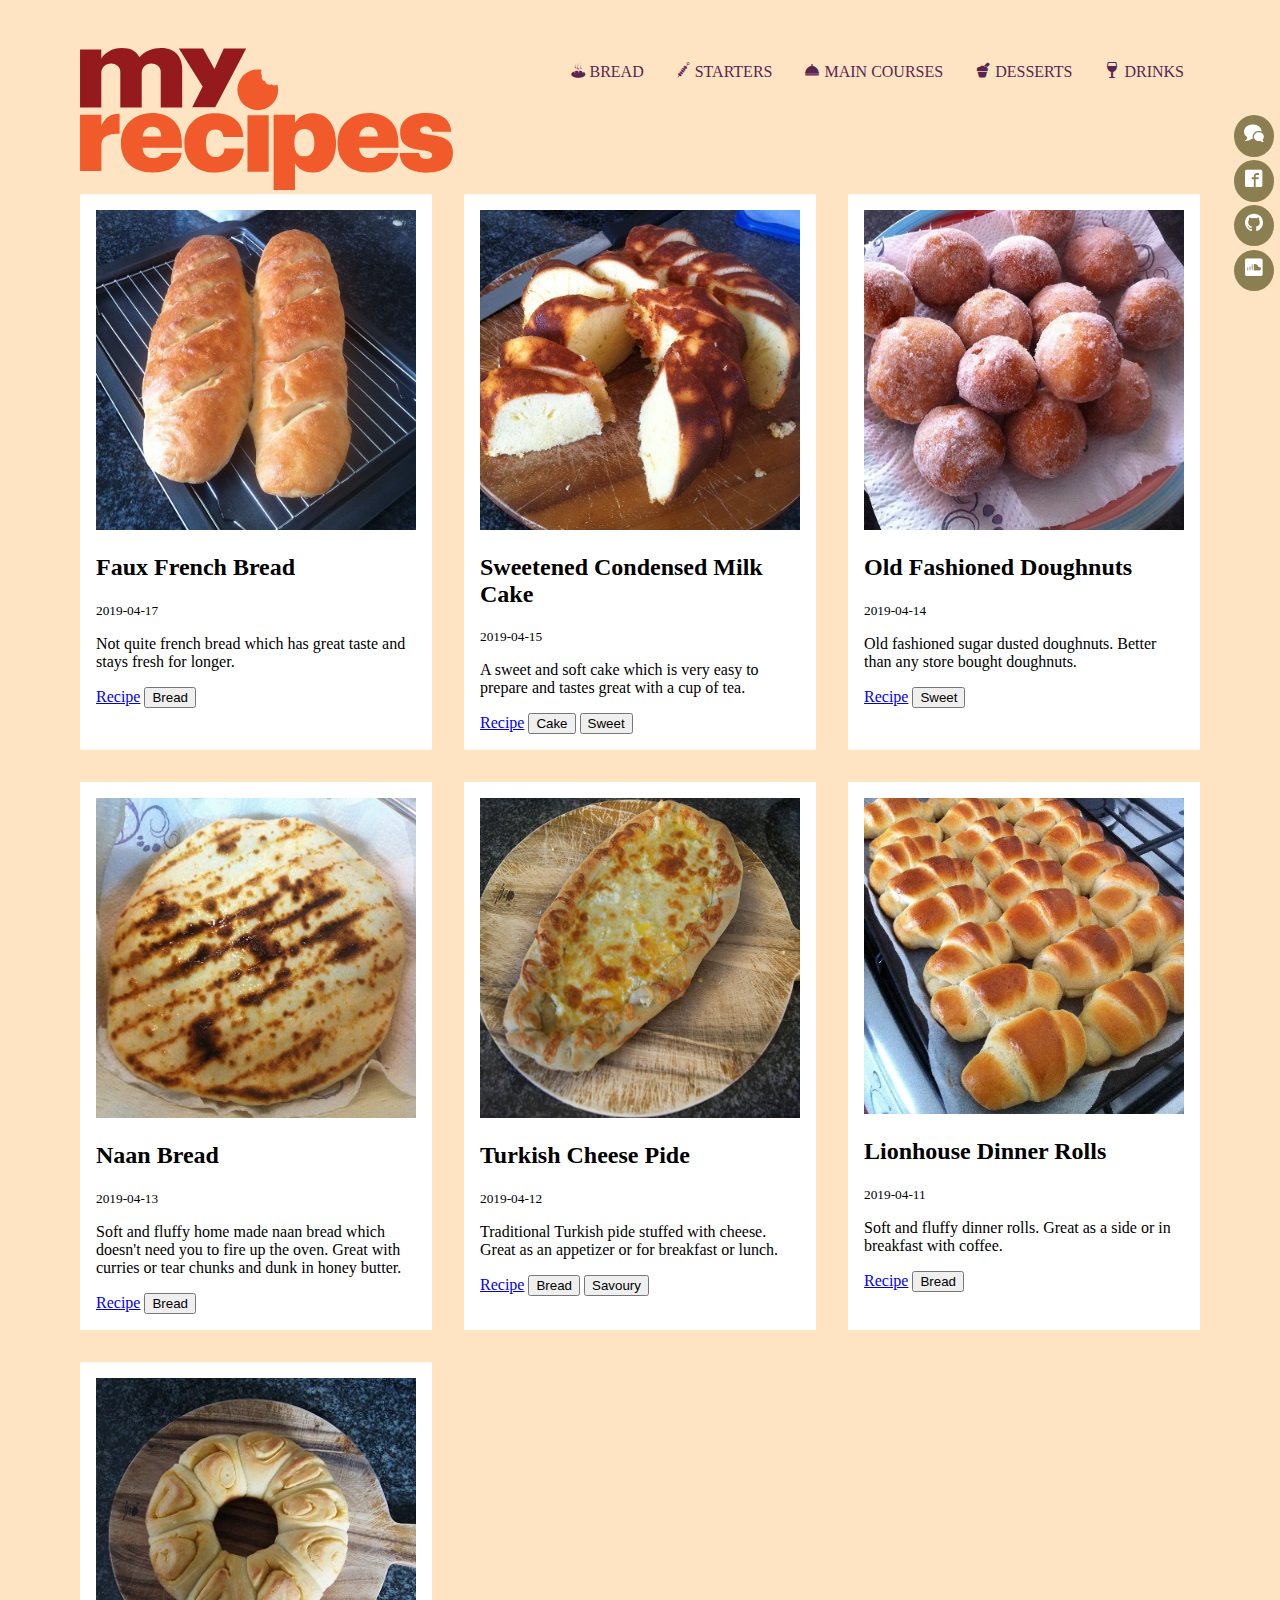
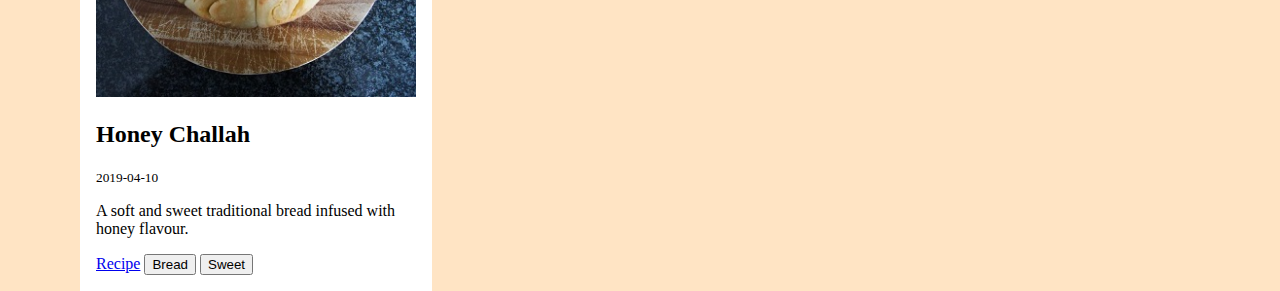
==== bread.html @ 69219318 "Uppsetning vefs" ====
<!DOCTYPE html>
<html lang="is">
<head>
    <meta charset="UTF-8">
    <meta name="viewport" content="width=device-width, initial-scale=1.0">
    <meta http-equiv="X-UA-Compatible" content="ie=edge">
    <!--link rel="stylesheet" href="https://cdn.jsdelivr.net/npm/picnic@6.5.0/picnic.min.css"-->
    <link href="https://fonts.googleapis.com/css?family=EB+Garamond:400,400i,600,600i&display=swap" rel="stylesheet">
    <link rel="stylesheet" href="css/styles.min.css">
    <title>My Recipes</title>
</head>
<body class="container">
    <header class="headcol-2">
        <div>
            <a href="index.html">
                <img src="img/my-recipes.svg">
            </a>
        </div>
        <nav class="topnav">
            <ul class="topmenu">
                <li><a href="bread.html" class="virkur"><span class="icon-bread"></span> Bread</a></li>
                <li><a href="#"><span class="icon-starters"></span> Starters</a></li>
                <li><a href="#"><span class="icon-maincourses"></span> Main Courses</a></li>
                <li><a href="#"> <span class="icon-desserts"></span> Desserts</a></li>
                <li><a href="#"><span class="icon-glass"></span> Drinks</a></li>
            </ul>
        </nav>
    </header>
    
<main class="col-3">

    <div class="stretch">
        <article class="card">
            <header>
                <img src="img/bread.jpg">
            </header>
            <main>
                <h2>Faux French Bread</h2>
                <small>2019-04-17</small>
                <p>Not quite french bread which has great taste and stays fresh for longer.</p>
                <a class="mybutt" href="posts/french-bread.html">Recipe</a>
                
                
                    <button class="mytag">Bread</button>
                
            </main>
        </article>
    </div>

    <div class="stretch">
        <article class="card">
            <header>
                <img src="img/cond-milk-cake.jpg">
            </header>
            <main>
                <h2>Sweetened Condensed Milk Cake</h2>
                <small>2019-04-15</small>
                <p>A sweet and soft cake which is very easy to prepare and tastes great with a cup of tea.</p>
                <a class="mybutt" href="posts/condensed-milk-cake.html">Recipe</a>
                
                
                    <button class="mytag">Cake</button>
                
                    <button class="mytag"> Sweet</button>
                
            </main>
        </article>
    </div>

    <div class="stretch">
        <article class="card">
            <header>
                <img src="img/doughnuts.jpg">
            </header>
            <main>
                <h2>Old Fashioned Doughnuts</h2>
                <small>2019-04-14</small>
                <p>Old fashioned sugar dusted doughnuts. Better than any store bought doughnuts.</p>
                <a class="mybutt" href="posts/doughnuts.html">Recipe</a>
                
                
                    <button class="mytag">Sweet</button>
                
            </main>
        </article>
    </div>

    <div class="stretch">
        <article class="card">
            <header>
                <img src="img/naan.jpg">
            </header>
            <main>
                <h2>Naan Bread</h2>
                <small>2019-04-13</small>
                <p>Soft and fluffy home made naan bread which doesn't need you to fire up the oven. Great with curries or tear chunks and dunk in honey butter.</p>
                <a class="mybutt" href="posts/naan.html">Recipe</a>
                
                
                    <button class="mytag">Bread</button>
                
            </main>
        </article>
    </div>

    <div class="stretch">
        <article class="card">
            <header>
                <img src="img/pide.jpg">
            </header>
            <main>
                <h2>Turkish Cheese Pide</h2>
                <small>2019-04-12</small>
                <p>Traditional Turkish pide stuffed with cheese. Great as an appetizer or for breakfast or lunch.</p>
                <a class="mybutt" href="posts/turkish-pide.html">Recipe</a>
                
                
                    <button class="mytag">Bread</button>
                
                    <button class="mytag"> Savoury</button>
                
            </main>
        </article>
    </div>

    <div class="stretch">
        <article class="card">
            <header>
                <img src="img/rolls.jpg">
            </header>
            <main>
                <h2>Lionhouse Dinner Rolls</h2>
                <small>2019-04-11</small>
                <p>Soft and fluffy dinner rolls. Great as a side or in breakfast with coffee.</p>
                <a class="mybutt" href="posts/lionhouse-rolls.html">Recipe</a>
                
                
                    <button class="mytag">Bread</button>
                
            </main>
        </article>
    </div>

    <div class="stretch">
        <article class="card">
            <header>
                <img src="img/challah.jpg">
            </header>
            <main>
                <h2>Honey Challah</h2>
                <small>2019-04-10</small>
                <p>A soft and sweet traditional bread infused with honey flavour.</p>
                <a class="mybutt" href="posts/honey-challah.html">Recipe</a>
                
                
                    <button class="mytag">Bread</button>
                
                    <button class="mytag"> Sweet</button>
                
            </main>
        </article>
    </div>

</main>

    <!-- Social Media Buttons -->
<!--input type="checkbox" id="buttToggle" class="buttInput">
<label for="buttToggle" class="buttLabel"> <span class="icon-bubbles4"> </span></label-->
<div class="sMedia">
    <div class="bubbles">
        <a href="https://github.com/EliasHrafn/" title="EH">
            <span class="icon-bubbles"> </span>
        </a>
    </div>
    <div class="facebook">
        <a href="https://facebook.com" title="Facebook">
            <span class="icon-facebook2"> </span>
        </a> 
    </div>
    <div class="github"> 
        <a href="https://github.com/vefhonnun" title="Github">
            <span class="icon-github"> </span>
        </a>
    </div>
    <div class="soundcloud"> 
        <a href="https://soundcloud.com/" title="Soundcloud">
            <span class="icon-soundcloud2"> </span>
        </a>
    </div>
</div>
</body>
</html>
---- css/styles.min.css ----
body{background-color:bisque}.mybutton{background:#f77;font-size:.75em}.card{background-color:#fff;border-radius:-5px 10px 10 px;padding:1em}img{max-width:100%;height:auto}.stretch{display:-ms-grid;display:grid;-webkit-box-align:stretch;-ms-flex-align:stretch;align-items:stretch}.topmenu a{display:block;padding:.9em 1em;color:#592550;text-decoration:none;text-transform:uppercase;text-align:left}.topmenu{display:-webkit-box;display:-ms-flexbox;display:flex;-webkit-box-orient:vertical;-webkit-box-direction:normal;-ms-flex-flow:column;flex-flow:column;-webkit-box-pack:end;-ms-flex-pack:end;justify-content:flex-end;list-style-type:none;margin:0 0 .5em 0;padding:0}@media screen and (min-width:37.5em){.topmenu{display:-webkit-box;display:-ms-flexbox;display:flex;-webkit-box-orient:horizontal;-webkit-box-direction:normal;-ms-flex-flow:row;flex-flow:row;-webkit-box-pack:end;-ms-flex-pack:end;justify-content:flex-end}}.container{max-width:70em;margin:auto;margin-top:3em}.col-2{display:-ms-grid;display:grid;-ms-grid-columns:1fr;grid-template-columns:1fr}.col-3{display:-ms-grid;display:grid;-ms-grid-columns:1fr;grid-template-columns:1fr}.headcol-2{display:-ms-grid;display:grid;-ms-grid-columns:1fr 2fr;grid-template-columns:1fr 2fr}.col-3-1{display:-ms-grid;display:grid;-ms-grid-columns:3fr 1fr;grid-template-columns:3fr 1fr}.col-4{display:-ms-grid;display:grid;-ms-grid-columns:1fr 1fr 1fr 1fr;grid-template-columns:1fr 1fr 1fr 1fr}@media screen and (min-width:37.5em){.col-2{display:-ms-grid;display:grid;-ms-grid-columns:1fr;grid-template-columns:1fr;grid-gap:2em}.col-3{display:-ms-grid;display:grid;-ms-grid-columns:1fr 1fr;grid-template-columns:1fr 1fr;grid-gap:2em}}@media screen and (min-width:60em){.col-2{display:-ms-grid;display:grid;-ms-grid-columns:1fr 1fr;grid-template-columns:1fr 1fr;grid-gap:2em}.col-3{display:-ms-grid;display:grid;-ms-grid-columns:1fr 1fr 1fr;grid-template-columns:1fr 1fr 1fr;grid-gap:2em}}@font-face{font-family:icomoon;src:url(../fonts/icomoon.eot?4p439f);src:url(../fonts/icomoon.eot?4p439f#iefix) format("embedded-opentype"),url(../fonts/icomoon.ttf?4p439f) format("truetype"),url(../fonts/icomoon.woff?4p439f) format("woff"),url(../fonts/icomoon.svg?4p439f#icomoon) format("svg");font-weight:400;font-style:normal;font-display:block}[class*=" icon-"],[class^=icon-]{font-family:icomoon!important;font-style:normal;font-weight:400;font-variant:normal;text-transform:none;line-height:1;-webkit-font-smoothing:antialiased;-moz-osx-font-smoothing:grayscale}.icon-bread:before{content:"\e900"}.icon-desserts:before{content:"\e902"}.icon-maincourses:before{content:"\e903"}.icon-starters:before{content:"\e904"}.icon-home:before{content:"\e901"}.icon-pacman:before{content:"\e916"}.icon-bubbles:before{content:"\e96c"}.icon-glass:before{content:"\e9a0"}.icon-list2:before{content:"\e9bb"}.icon-star-empty:before{content:"\e9d7"}.icon-star-half:before{content:"\e9d8"}.icon-star-full:before{content:"\e9d9"}.icon-heart:before{content:"\e9da"}.icon-happy2:before{content:"\e9e0"}.icon-smile2:before{content:"\e9e2"}.icon-tongue2:before{content:"\e9e4"}.icon-wink2:before{content:"\e9e8"}.icon-checkmark:before{content:"\ea10"}.icon-facebook2:before{content:"\ea91"}.icon-github:before{content:"\eab0"}.icon-soundcloud2:before{content:"\eac4"}.sMedia{display:-webkit-box;display:-ms-flexbox;display:flex;-webkit-box-orient:horizontal;-webkit-box-direction:normal;-ms-flex-flow:row;flex-flow:row;position:relative;-ms-flex-pack:distribute;justify-content:space-around}.sMedia a{display:block;margin:0 .5em;padding:0;text-align:center;color:#fff;text-decoration:none;font-size:1.1em}.bubbles,.facebook,.github,.soundcloud{position:relative;height:2em;width:2.5em;padding:.8em 0 0 0;border-radius:50%;background-color:#8b7f51;-webkit-transition:width 1s ease;transition:width 1s ease}.bubbles:hover,.facebook:hover,.github:hover,.soundcloud:hover{background-color:#a79a69;-webkit-transition:width 1s ease;transition:width 1s ease}@media screen and (min-width:60em){.sMedia{display:block;position:fixed;top:7em;right:.4em;height:10em;width:2.5em}.sMedia div{width:2.5em;margin:.2em 0;padding:.6em 0 0 0}.bubbles,.facebook2,.github,.soundcloud2{padding:.6em .6em 0 0}}
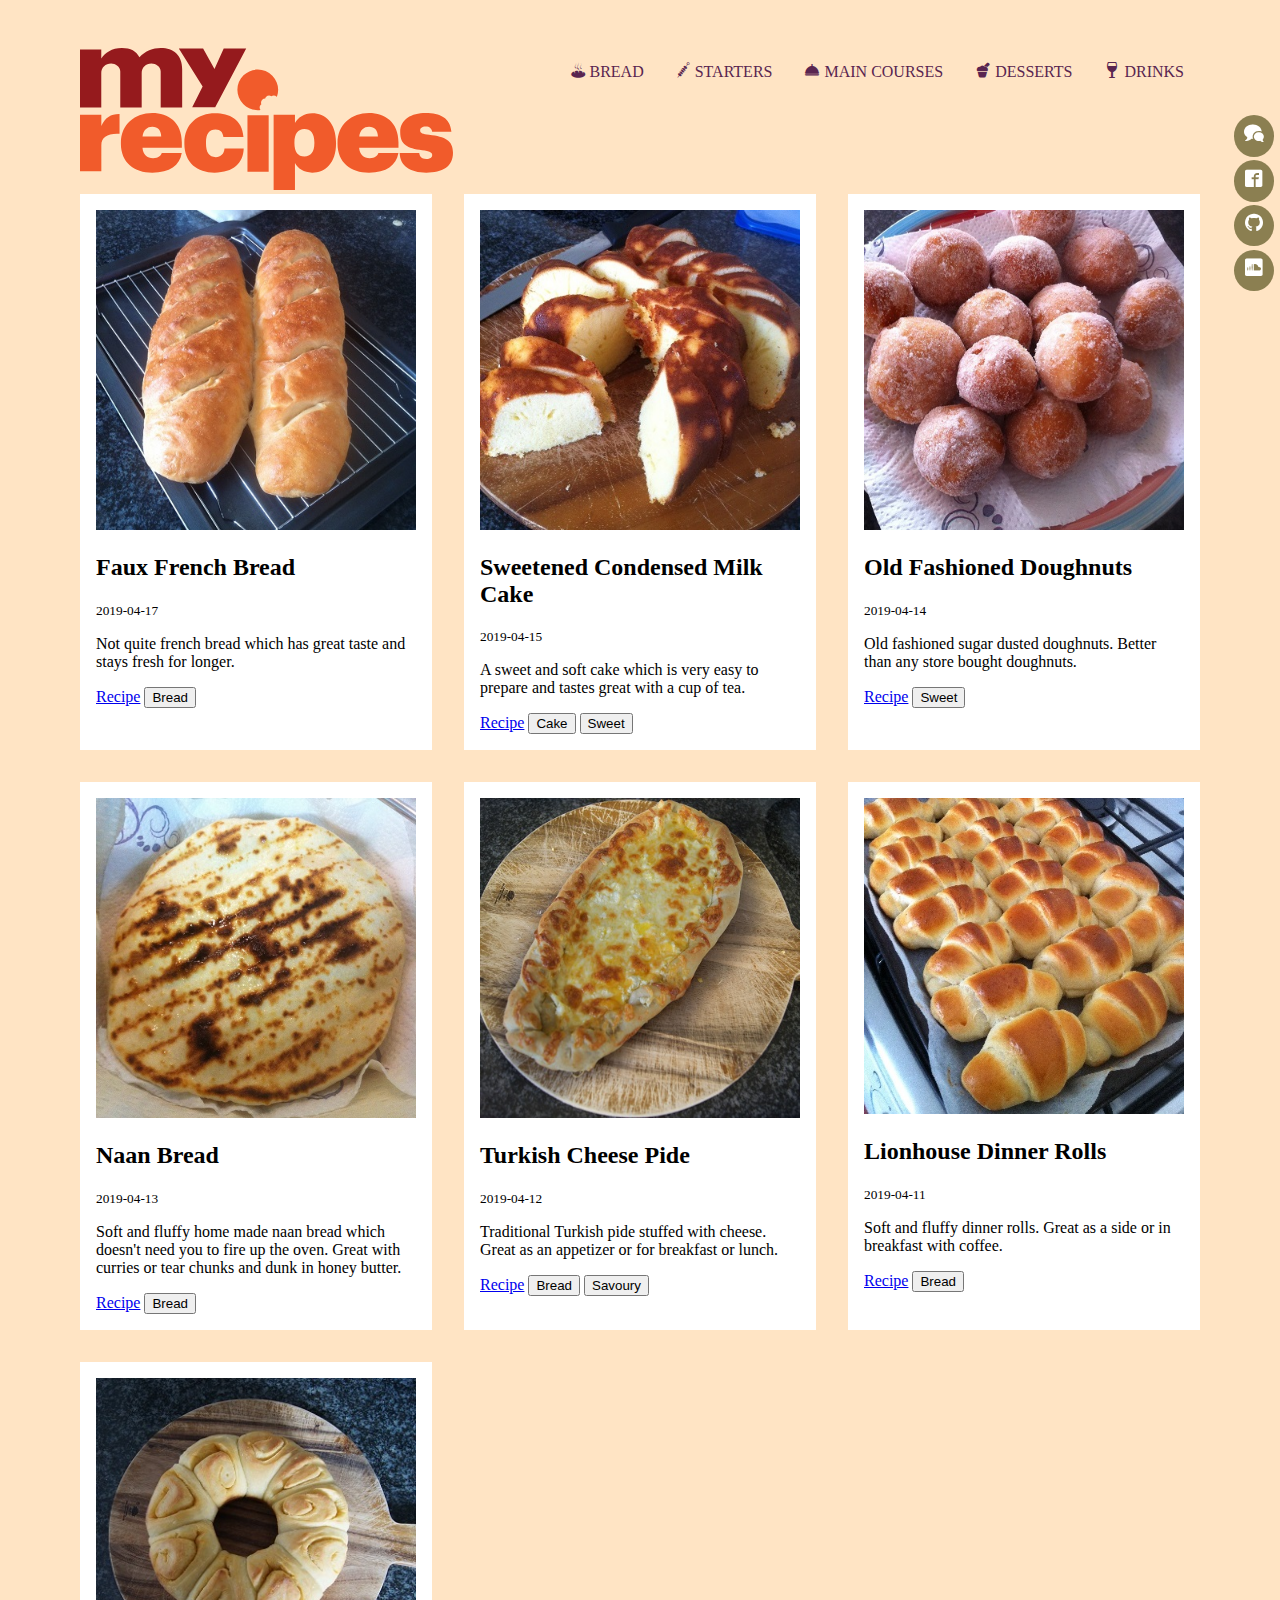
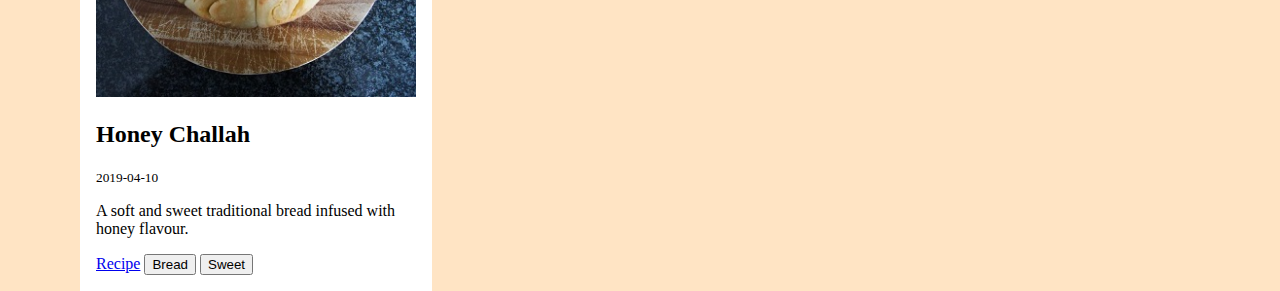
==== commit e77fb2f2: "ok" ====
--- a/bread.html
+++ b/bread.html
@@ -169,7 +169,7 @@
 <label for="buttToggle" class="buttLabel"> <span class="icon-bubbles4"> </span></label-->
 <div class="sMedia">
     <div class="bubbles">
-        <a href="https://github.com/EliasHrafn/" title="EH">
+        <a href="https://github.com/EliasHar/" title="EH">
             <span class="icon-bubbles"> </span>
         </a>
     </div>
--- a/css/styles.min.css
+++ b/css/styles.min.css
@@ -1 +1,2 @@
-body{background-color:bisque}.mybutton{background:#f77;font-size:.75em}.card{background-color:#fff;border-radius:-5px 10px 10 px;padding:1em}img{max-width:100%;height:auto}.stretch{display:-ms-grid;display:grid;-webkit-box-align:stretch;-ms-flex-align:stretch;align-items:stretch}.topmenu a{display:block;padding:.9em 1em;color:#592550;text-decoration:none;text-transform:uppercase;text-align:left}.topmenu{display:-webkit-box;display:-ms-flexbox;display:flex;-webkit-box-orient:vertical;-webkit-box-direction:normal;-ms-flex-flow:column;flex-flow:column;-webkit-box-pack:end;-ms-flex-pack:end;justify-content:flex-end;list-style-type:none;margin:0 0 .5em 0;padding:0}@media screen and (min-width:37.5em){.topmenu{display:-webkit-box;display:-ms-flexbox;display:flex;-webkit-box-orient:horizontal;-webkit-box-direction:normal;-ms-flex-flow:row;flex-flow:row;-webkit-box-pack:end;-ms-flex-pack:end;justify-content:flex-end}}.container{max-width:70em;margin:auto;margin-top:3em}.col-2{display:-ms-grid;display:grid;-ms-grid-columns:1fr;grid-template-columns:1fr}.col-3{display:-ms-grid;display:grid;-ms-grid-columns:1fr;grid-template-columns:1fr}.headcol-2{display:-ms-grid;display:grid;-ms-grid-columns:1fr 2fr;grid-template-columns:1fr 2fr}.col-3-1{display:-ms-grid;display:grid;-ms-grid-columns:3fr 1fr;grid-template-columns:3fr 1fr}.col-4{display:-ms-grid;display:grid;-ms-grid-columns:1fr 1fr 1fr 1fr;grid-template-columns:1fr 1fr 1fr 1fr}@media screen and (min-width:37.5em){.col-2{display:-ms-grid;display:grid;-ms-grid-columns:1fr;grid-template-columns:1fr;grid-gap:2em}.col-3{display:-ms-grid;display:grid;-ms-grid-columns:1fr 1fr;grid-template-columns:1fr 1fr;grid-gap:2em}}@media screen and (min-width:60em){.col-2{display:-ms-grid;display:grid;-ms-grid-columns:1fr 1fr;grid-template-columns:1fr 1fr;grid-gap:2em}.col-3{display:-ms-grid;display:grid;-ms-grid-columns:1fr 1fr 1fr;grid-template-columns:1fr 1fr 1fr;grid-gap:2em}}@font-face{font-family:icomoon;src:url(../fonts/icomoon.eot?4p439f);src:url(../fonts/icomoon.eot?4p439f#iefix) format("embedded-opentype"),url(../fonts/icomoon.ttf?4p439f) format("truetype"),url(../fonts/icomoon.woff?4p439f) format("woff"),url(../fonts/icomoon.svg?4p439f#icomoon) format("svg");font-weight:400;font-style:normal;font-display:block}[class*=" icon-"],[class^=icon-]{font-family:icomoon!important;font-style:normal;font-weight:400;font-variant:normal;text-transform:none;line-height:1;-webkit-font-smoothing:antialiased;-moz-osx-font-smoothing:grayscale}.icon-bread:before{content:"\e900"}.icon-desserts:before{content:"\e902"}.icon-maincourses:before{content:"\e903"}.icon-starters:before{content:"\e904"}.icon-home:before{content:"\e901"}.icon-pacman:before{content:"\e916"}.icon-bubbles:before{content:"\e96c"}.icon-glass:before{content:"\e9a0"}.icon-list2:before{content:"\e9bb"}.icon-star-empty:before{content:"\e9d7"}.icon-star-half:before{content:"\e9d8"}.icon-star-full:before{content:"\e9d9"}.icon-heart:before{content:"\e9da"}.icon-happy2:before{content:"\e9e0"}.icon-smile2:before{content:"\e9e2"}.icon-tongue2:before{content:"\e9e4"}.icon-wink2:before{content:"\e9e8"}.icon-checkmark:before{content:"\ea10"}.icon-facebook2:before{content:"\ea91"}.icon-github:before{content:"\eab0"}.icon-soundcloud2:before{content:"\eac4"}.sMedia{display:-webkit-box;display:-ms-flexbox;display:flex;-webkit-box-orient:horizontal;-webkit-box-direction:normal;-ms-flex-flow:row;flex-flow:row;position:relative;-ms-flex-pack:distribute;justify-content:space-around}.sMedia a{display:block;margin:0 .5em;padding:0;text-align:center;color:#fff;text-decoration:none;font-size:1.1em}.bubbles,.facebook,.github,.soundcloud{position:relative;height:2em;width:2.5em;padding:.8em 0 0 0;border-radius:50%;background-color:#8b7f51;-webkit-transition:width 1s ease;transition:width 1s ease}.bubbles:hover,.facebook:hover,.github:hover,.soundcloud:hover{background-color:#a79a69;-webkit-transition:width 1s ease;transition:width 1s ease}@media screen and (min-width:60em){.sMedia{display:block;position:fixed;top:7em;right:.4em;height:10em;width:2.5em}.sMedia div{width:2.5em;margin:.2em 0;padding:.6em 0 0 0}.bubbles,.facebook2,.github,.soundcloud2{padding:.6em .6em 0 0}}+body{background-color:bisque}.mybutton{background:#ff7777;font-size:0.75em}.card{background-color:#fff;border-radius:-5px 10px 10 px;padding:1em}img{max-width:100%;height:auto}.stretch{display:-ms-grid;display:grid;-webkit-box-align:stretch;-ms-flex-align:stretch;align-items:stretch}.topmenu a{display:block;padding:.9em 1em;color:#592550;text-decoration:none;text-transform:uppercase;text-align:left}.topmenu{display:-webkit-box;display:-ms-flexbox;display:flex;-webkit-box-orient:vertical;-webkit-box-direction:normal;-ms-flex-flow:column;flex-flow:column;-webkit-box-pack:end;-ms-flex-pack:end;justify-content:flex-end;list-style-type:none;margin:0 0 .5em 0;padding:0}#cookie{position:relative;-webkit-animation:cookie 5s infinite;animation:cookie 5s infinite;-webkit-animation-timing-function:linear;animation-timing-function:linear}@-webkit-keyframes cookie{from{-webkit-transform:rotate(0deg);transform:rotate(0deg)}to{-webkit-transform:rotate(360deg);transform:rotate(360deg)}}@keyframes cookie{from{-webkit-transform:rotate(0deg);transform:rotate(0deg)}to{-webkit-transform:rotate(360deg);transform:rotate(360deg)}}@media screen and (min-width: 37.5em){.topmenu{display:-webkit-box;display:-ms-flexbox;display:flex;-webkit-box-orient:horizontal;-webkit-box-direction:normal;-ms-flex-flow:row;flex-flow:row;-webkit-box-pack:end;-ms-flex-pack:end;justify-content:flex-end}}.container{max-width:70em;margin:auto;margin-top:3em}.col-2{display:-ms-grid;display:grid;-ms-grid-columns:1fr;grid-template-columns:1fr}.col-3{display:-ms-grid;display:grid;-ms-grid-columns:1fr;grid-template-columns:1fr}.headcol-2{display:-ms-grid;display:grid;-ms-grid-columns:1fr 2fr;grid-template-columns:1fr 2fr}.col-3-1{display:-ms-grid;display:grid;-ms-grid-columns:3fr 1fr;grid-template-columns:3fr 1fr}.col-4{display:-ms-grid;display:grid;-ms-grid-columns:1fr 1fr 1fr 1fr;grid-template-columns:1fr 1fr 1fr 1fr;padding:0.5em}@media screen and (min-width: 37.5em){.col-2{display:-ms-grid;display:grid;-ms-grid-columns:1fr;grid-template-columns:1fr;grid-gap:2em}.col-3{display:-ms-grid;display:grid;-ms-grid-columns:1fr 1fr;grid-template-columns:1fr 1fr;grid-gap:2em}}@media screen and (min-width: 60em){.col-2{display:-ms-grid;display:grid;-ms-grid-columns:1fr 1fr;grid-template-columns:1fr 1fr;grid-gap:2em}.col-3{display:-ms-grid;display:grid;-ms-grid-columns:1fr 1fr 1fr;grid-template-columns:1fr 1fr 1fr;grid-gap:2em}.col-4{display:-ms-grid;display:grid;-ms-grid-columns:1fr 1fr 1fr 1fr;grid-template-columns:1fr 1fr 1fr 1fr}.col-3-1{display:-ms-grid;display:grid;-ms-grid-columns:3fr 1fr;grid-template-columns:3fr 1fr}}@font-face{font-family:'icomoon';src:url("../fonts/icomoon.eot?4p439f");src:url("../fonts/icomoon.eot?4p439f#iefix") format("embedded-opentype"),url("../fonts/icomoon.ttf?4p439f") format("truetype"),url("../fonts/icomoon.woff?4p439f") format("woff"),url("../fonts/icomoon.svg?4p439f#icomoon") format("svg");font-weight:normal;font-style:normal;font-display:block}[class^="icon-"],[class*=" icon-"]{font-family:'icomoon' !important;font-style:normal;font-weight:normal;font-variant:normal;text-transform:none;line-height:1;-webkit-font-smoothing:antialiased;-moz-osx-font-smoothing:grayscale}.icon-bread:before{content:"\e900"}.icon-desserts:before{content:"\e902"}.icon-maincourses:before{content:"\e903"}.icon-starters:before{content:"\e904"}.icon-home:before{content:"\e901"}.icon-pacman:before{content:"\e916"}.icon-bubbles:before{content:"\e96c"}.icon-glass:before{content:"\e9a0"}.icon-list2:before{content:"\e9bb"}.icon-star-empty:before{content:"\e9d7"}.icon-star-half:before{content:"\e9d8"}.icon-star-full:before{content:"\e9d9"}.icon-heart:before{content:"\e9da"}.icon-happy2:before{content:"\e9e0"}.icon-smile2:before{content:"\e9e2"}.icon-tongue2:before{content:"\e9e4"}.icon-wink2:before{content:"\e9e8"}.icon-checkmark:before{content:"\ea10"}.icon-facebook2:before{content:"\ea91"}.icon-github:before{content:"\eab0"}.icon-soundcloud2:before{content:"\eac4"}.sMedia{display:-webkit-box;display:-ms-flexbox;display:flex;-webkit-box-orient:horizontal;-webkit-box-direction:normal;-ms-flex-flow:row;flex-flow:row;position:relative;-ms-flex-pack:distribute;justify-content:space-around}.sMedia a{display:block;margin:0 .5em;padding:0;text-align:center;color:white;text-decoration:none;font-size:1.1em}.bubbles,.facebook,.github,.soundcloud{position:relative;height:2em;width:2.5em;padding:.8em 0 0 0;border-radius:50%;background-color:#8b7f51;-webkit-transition:width 1s ease;transition:width 1s ease}.bubbles:hover,.facebook:hover,.github:hover,.soundcloud:hover{background-color:#a79a69;-webkit-transition:width 1s ease;transition:width 1s ease}@media screen and (min-width: 60em){.sMedia{display:block;position:fixed;top:7em;right:.4em;height:10em;width:2.5em}.sMedia div{width:2.5em;margin:.2em 0;padding:.6em 0 0 0}.bubbles,.facebook2,.github,.soundcloud2{padding:.6em .6em 0 0}}
+/*# sourceMappingURL=styles.min.css.map */